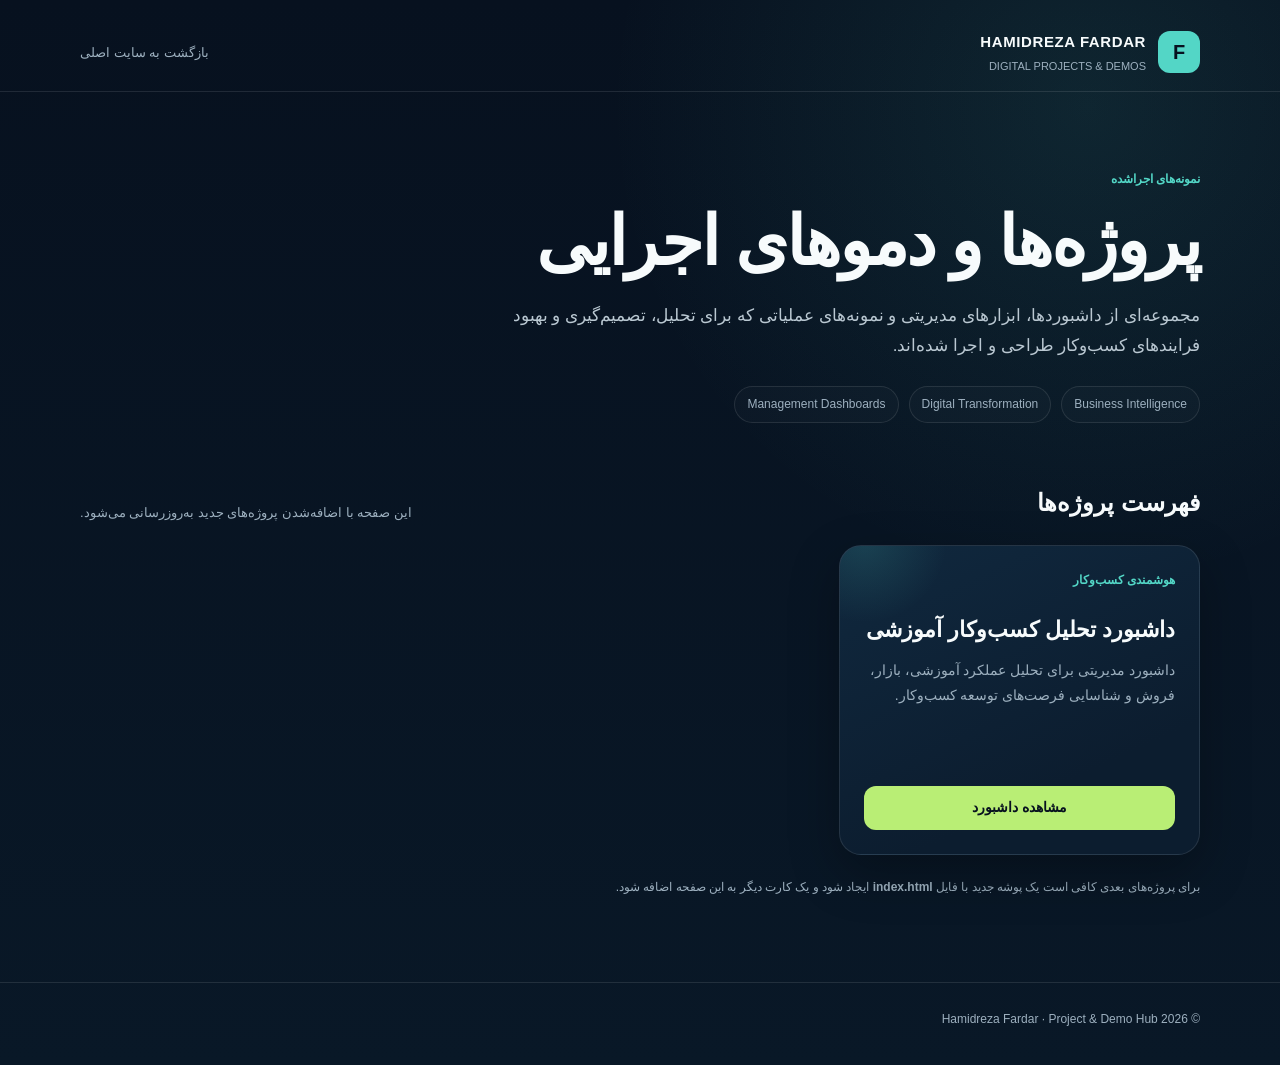
==== index.html @ 72638cfa "Add files via upload" ====
<!doctype html>
<html lang="fa" dir="rtl">
<head>
  <meta charset="utf-8" />
  <meta name="viewport" content="width=device-width, initial-scale=1" />
  <meta name="theme-color" content="#07111f" />
  <meta name="description" content="نمونه پروژه‌ها و دموهای اجراشده حمیدرضا فاردار" />
  <title>نمونه پروژه‌ها | Fardar Demos</title>
  <style>
    :root{
      --bg:#07111f;
      --panel:#0c1d2f;
      --panel2:#10283e;
      --text:#f7fbfc;
      --muted:#9db0bf;
      --line:rgba(255,255,255,.10);
      --cyan:#53d6c6;
      --lime:#b9ee75;
      --shadow:0 18px 50px rgba(0,0,0,.28);
    }
    *{box-sizing:border-box}
    html{scroll-behavior:smooth}
    body{
      margin:0;
      font-family:Tahoma,Arial,sans-serif;
      background:
        radial-gradient(circle at 85% 10%,rgba(83,214,198,.10),transparent 30rem),
        linear-gradient(180deg,#07111f 0%,#091827 100%);
      color:var(--text);
      min-height:100vh;
      line-height:1.8;
    }
    .wrap{width:min(1120px,calc(100% - 32px));margin:auto}
    header{
      padding:28px 0 14px;
      border-bottom:1px solid var(--line);
    }
    .brand{display:flex;align-items:center;justify-content:space-between;gap:16px}
    .brand-main{display:flex;align-items:center;gap:12px}
    .mark{
      width:42px;height:42px;border-radius:12px;display:grid;place-items:center;
      background:var(--cyan);color:var(--bg);font-weight:800;font-size:20px;
    }
    .brand-text strong{display:block;font-size:15px;letter-spacing:.04em}
    .brand-text small{display:block;color:var(--muted);font-size:11px;margin-top:2px}
    .back{color:var(--muted);font-size:13px;text-decoration:none}
    .back:hover{color:var(--cyan)}
    .hero{padding:72px 0 40px}
    .eyebrow{display:inline-block;color:var(--cyan);font-size:12px;font-weight:700;margin-bottom:12px}
    h1{font-size:clamp(34px,6vw,68px);line-height:1.15;margin:0;letter-spacing:-.03em}
    .hero p{max-width:700px;color:#bac8d2;font-size:17px;margin:20px 0 0}
    .meta{display:flex;gap:10px;flex-wrap:wrap;margin-top:24px}
    .chip{border:1px solid var(--line);border-radius:999px;padding:7px 12px;color:var(--muted);font-size:12px;background:rgba(255,255,255,.02)}
    main{padding:18px 0 72px}
    .section-head{display:flex;align-items:end;justify-content:space-between;gap:20px;margin-bottom:20px}
    .section-head h2{margin:0;font-size:24px}
    .section-head span{color:var(--muted);font-size:13px}
    .grid{display:grid;grid-template-columns:repeat(3,1fr);gap:18px}
    .card{
      position:relative;display:flex;flex-direction:column;min-height:310px;
      padding:24px;border:1px solid var(--line);border-radius:22px;
      background:linear-gradient(155deg,var(--panel2),var(--panel) 72%);
      box-shadow:var(--shadow);overflow:hidden;transition:.22s ease;
    }
    .card:before{
      content:"";position:absolute;width:170px;height:170px;border-radius:50%;
      top:-90px;left:-60px;background:radial-gradient(circle,rgba(83,214,198,.15),transparent 68%);
    }
    .card:hover{transform:translateY(-4px);border-color:rgba(83,214,198,.38)}
    .tag{color:var(--cyan);font-size:12px;font-weight:700;margin-bottom:22px;position:relative;z-index:1}
    .card h3{font-size:22px;line-height:1.5;margin:0 0 12px;position:relative;z-index:1}
    .card p{color:var(--muted);font-size:14px;margin:0 0 28px;position:relative;z-index:1}
    .card a{
      margin-top:auto;display:inline-flex;align-items:center;justify-content:center;
      min-height:44px;padding:0 16px;border-radius:12px;background:var(--lime);
      color:var(--bg);text-decoration:none;font-weight:700;font-size:14px;position:relative;z-index:1;
    }
    .card a:hover{filter:brightness(1.03)}
    .note{margin-top:22px;color:var(--muted);font-size:12px}
    footer{border-top:1px solid var(--line);padding:26px 0 34px;color:var(--muted);font-size:12px}
    @media(max-width:900px){.grid{grid-template-columns:1fr 1fr}}
    @media(max-width:620px){
      .brand{align-items:flex-start}.back{display:none}.hero{padding-top:48px}.grid{grid-template-columns:1fr}.card{min-height:270px}
      .section-head{align-items:flex-start;flex-direction:column;gap:6px}
    }
  </style>
</head>
<body>
  <header>
    <div class="wrap brand">
      <div class="brand-main">
        <div class="mark">F</div>
        <div class="brand-text">
          <strong>HAMIDREZA FARDAR</strong>
          <small>DIGITAL PROJECTS & DEMOS</small>
        </div>
      </div>
      <a class="back" href="https://fardar.ir/">بازگشت به سایت اصلی</a>
    </div>
  </header>

  <section class="hero">
    <div class="wrap">
      <span class="eyebrow">نمونه‌های اجراشده</span>
      <h1>پروژه‌ها و دموهای اجرایی</h1>
      <p>مجموعه‌ای از داشبوردها، ابزارهای مدیریتی و نمونه‌های عملیاتی که برای تحلیل، تصمیم‌گیری و بهبود فرایندهای کسب‌وکار طراحی و اجرا شده‌اند.</p>
      <div class="meta">
        <span class="chip">Business Intelligence</span>
        <span class="chip">Digital Transformation</span>
        <span class="chip">Management Dashboards</span>
      </div>
    </div>
  </section>

  <main>
    <div class="wrap">
      <div class="section-head">
        <h2>فهرست پروژه‌ها</h2>
        <span>این صفحه با اضافه‌شدن پروژه‌های جدید به‌روزرسانی می‌شود.</span>
      </div>

      <section class="grid" aria-label="Project demos">
        <article class="card">
          <div class="tag">هوشمندی کسب‌وکار</div>
          <h3>داشبورد تحلیل کسب‌وکار آموزشی</h3>
          <p>داشبورد مدیریتی برای تحلیل عملکرد آموزشی، بازار، فروش و شناسایی فرصت‌های توسعه کسب‌وکار.</p>
          <a href="./education-dashboard/">مشاهده داشبورد</a>
        </article>
      </section>

      <p class="note">برای پروژه‌های بعدی کافی است یک پوشه جدید با فایل <b>index.html</b> ایجاد شود و یک کارت دیگر به این صفحه اضافه شود.</p>
    </div>
  </main>

  <footer>
    <div class="wrap">© 2026 Hamidreza Fardar · Project & Demo Hub</div>
  </footer>
</body>
</html>
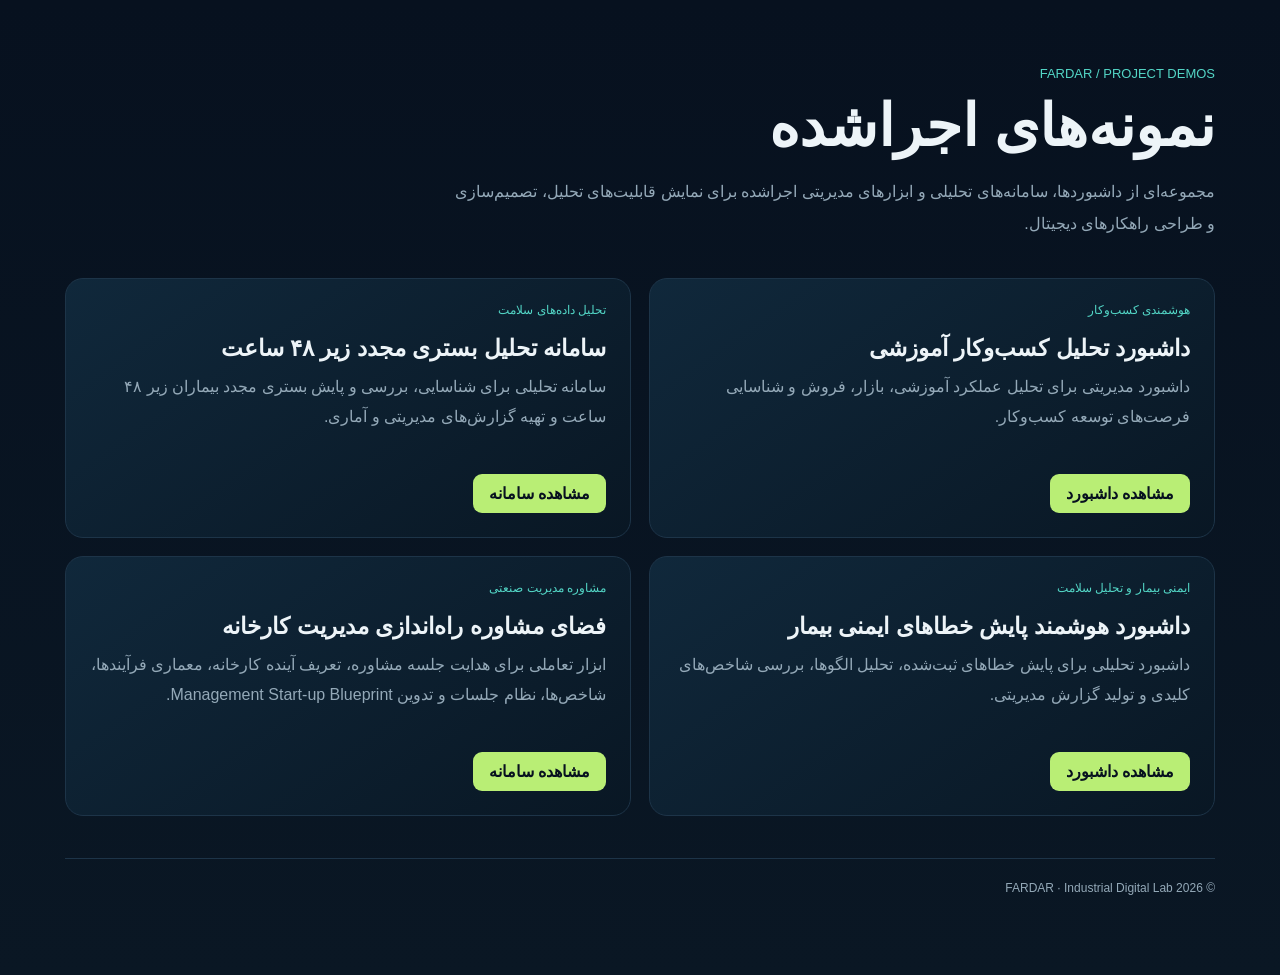
==== commit 023c2546: "Add files via upload" ====
--- a/index.html
+++ b/index.html
@@ -1,139 +1,60 @@
 <!doctype html>
 <html lang="fa" dir="rtl">
 <head>
-  <meta charset="utf-8" />
-  <meta name="viewport" content="width=device-width, initial-scale=1" />
-  <meta name="theme-color" content="#07111f" />
-  <meta name="description" content="نمونه پروژه‌ها و دموهای اجراشده حمیدرضا فاردار" />
-  <title>نمونه پروژه‌ها | Fardar Demos</title>
-  <style>
-    :root{
-      --bg:#07111f;
-      --panel:#0c1d2f;
-      --panel2:#10283e;
-      --text:#f7fbfc;
-      --muted:#9db0bf;
-      --line:rgba(255,255,255,.10);
-      --cyan:#53d6c6;
-      --lime:#b9ee75;
-      --shadow:0 18px 50px rgba(0,0,0,.28);
-    }
-    *{box-sizing:border-box}
-    html{scroll-behavior:smooth}
-    body{
-      margin:0;
-      font-family:Tahoma,Arial,sans-serif;
-      background:
-        radial-gradient(circle at 85% 10%,rgba(83,214,198,.10),transparent 30rem),
-        linear-gradient(180deg,#07111f 0%,#091827 100%);
-      color:var(--text);
-      min-height:100vh;
-      line-height:1.8;
-    }
-    .wrap{width:min(1120px,calc(100% - 32px));margin:auto}
-    header{
-      padding:28px 0 14px;
-      border-bottom:1px solid var(--line);
-    }
-    .brand{display:flex;align-items:center;justify-content:space-between;gap:16px}
-    .brand-main{display:flex;align-items:center;gap:12px}
-    .mark{
-      width:42px;height:42px;border-radius:12px;display:grid;place-items:center;
-      background:var(--cyan);color:var(--bg);font-weight:800;font-size:20px;
-    }
-    .brand-text strong{display:block;font-size:15px;letter-spacing:.04em}
-    .brand-text small{display:block;color:var(--muted);font-size:11px;margin-top:2px}
-    .back{color:var(--muted);font-size:13px;text-decoration:none}
-    .back:hover{color:var(--cyan)}
-    .hero{padding:72px 0 40px}
-    .eyebrow{display:inline-block;color:var(--cyan);font-size:12px;font-weight:700;margin-bottom:12px}
-    h1{font-size:clamp(34px,6vw,68px);line-height:1.15;margin:0;letter-spacing:-.03em}
-    .hero p{max-width:700px;color:#bac8d2;font-size:17px;margin:20px 0 0}
-    .meta{display:flex;gap:10px;flex-wrap:wrap;margin-top:24px}
-    .chip{border:1px solid var(--line);border-radius:999px;padding:7px 12px;color:var(--muted);font-size:12px;background:rgba(255,255,255,.02)}
-    main{padding:18px 0 72px}
-    .section-head{display:flex;align-items:end;justify-content:space-between;gap:20px;margin-bottom:20px}
-    .section-head h2{margin:0;font-size:24px}
-    .section-head span{color:var(--muted);font-size:13px}
-    .grid{display:grid;grid-template-columns:repeat(3,1fr);gap:18px}
-    .card{
-      position:relative;display:flex;flex-direction:column;min-height:310px;
-      padding:24px;border:1px solid var(--line);border-radius:22px;
-      background:linear-gradient(155deg,var(--panel2),var(--panel) 72%);
-      box-shadow:var(--shadow);overflow:hidden;transition:.22s ease;
-    }
-    .card:before{
-      content:"";position:absolute;width:170px;height:170px;border-radius:50%;
-      top:-90px;left:-60px;background:radial-gradient(circle,rgba(83,214,198,.15),transparent 68%);
-    }
-    .card:hover{transform:translateY(-4px);border-color:rgba(83,214,198,.38)}
-    .tag{color:var(--cyan);font-size:12px;font-weight:700;margin-bottom:22px;position:relative;z-index:1}
-    .card h3{font-size:22px;line-height:1.5;margin:0 0 12px;position:relative;z-index:1}
-    .card p{color:var(--muted);font-size:14px;margin:0 0 28px;position:relative;z-index:1}
-    .card a{
-      margin-top:auto;display:inline-flex;align-items:center;justify-content:center;
-      min-height:44px;padding:0 16px;border-radius:12px;background:var(--lime);
-      color:var(--bg);text-decoration:none;font-weight:700;font-size:14px;position:relative;z-index:1;
-    }
-    .card a:hover{filter:brightness(1.03)}
-    .note{margin-top:22px;color:var(--muted);font-size:12px}
-    footer{border-top:1px solid var(--line);padding:26px 0 34px;color:var(--muted);font-size:12px}
-    @media(max-width:900px){.grid{grid-template-columns:1fr 1fr}}
-    @media(max-width:620px){
-      .brand{align-items:flex-start}.back{display:none}.hero{padding-top:48px}.grid{grid-template-columns:1fr}.card{min-height:270px}
-      .section-head{align-items:flex-start;flex-direction:column;gap:6px}
-    }
-  </style>
+<meta charset="utf-8">
+<meta name="viewport" content="width=device-width,initial-scale=1">
+<title>FARDAR Demo Hub</title>
+<style>
+:root{--bg:#07111f;--panel:#0d1d2d;--line:#1d3448;--txt:#edf4f8;--muted:#94a9b8;--accent:#53d6c6;--lime:#b9ee75}
+*{box-sizing:border-box}body{margin:0;background:linear-gradient(180deg,#07111f,#0a1724);color:var(--txt);font-family:Tahoma,Arial,sans-serif;min-height:100vh}
+main{width:min(1150px,calc(100% - 32px));margin:auto;padding:64px 0 80px}
+header{margin-bottom:38px}small{color:var(--accent);font-size:13px}h1{font-size:clamp(32px,5vw,58px);margin:10px 0 14px}header p{color:var(--muted);max-width:760px;line-height:2}
+.grid{display:grid;grid-template-columns:repeat(2,1fr);gap:18px}
+.card{display:flex;flex-direction:column;min-height:260px;padding:24px;border:1px solid var(--line);border-radius:18px;background:linear-gradient(145deg,#10283b,#091724);transition:.2s}
+.card:hover{transform:translateY(-4px);border-color:var(--accent)}
+.tag{font-size:12px;color:var(--accent)}h2{font-size:23px;margin:18px 0 10px}.card p{color:var(--muted);line-height:1.9;margin:0 0 24px}
+a{margin-top:auto;display:inline-flex;align-self:flex-start;padding:10px 16px;border-radius:9px;background:var(--lime);color:#07111f;text-decoration:none;font-weight:bold}
+footer{margin-top:42px;padding-top:22px;border-top:1px solid var(--line);color:var(--muted);font-size:12px}
+@media(max-width:720px){.grid{grid-template-columns:1fr}main{padding-top:40px}}
+</style>
 </head>
 <body>
-  <header>
-    <div class="wrap brand">
-      <div class="brand-main">
-        <div class="mark">F</div>
-        <div class="brand-text">
-          <strong>HAMIDREZA FARDAR</strong>
-          <small>DIGITAL PROJECTS & DEMOS</small>
-        </div>
-      </div>
-      <a class="back" href="https://fardar.ir/">بازگشت به سایت اصلی</a>
-    </div>
-  </header>
+<main>
+<header>
+<small>FARDAR / PROJECT DEMOS</small>
+<h1>نمونه‌های اجراشده</h1>
+<p>مجموعه‌ای از داشبوردها، سامانه‌های تحلیلی و ابزارهای مدیریتی اجراشده برای نمایش قابلیت‌های تحلیل، تصمیم‌سازی و طراحی راهکارهای دیجیتال.</p>
+</header>
+<section class="grid">
+<article class="card">
+<span class="tag">هوشمندی کسب‌وکار</span>
+<h2>داشبورد تحلیل کسب‌وکار آموزشی</h2>
+<p>داشبورد مدیریتی برای تحلیل عملکرد آموزشی، بازار، فروش و شناسایی فرصت‌های توسعه کسب‌وکار.</p>
+<a href="education-dashboard/">مشاهده داشبورد</a>
+</article>
 
-  <section class="hero">
-    <div class="wrap">
-      <span class="eyebrow">نمونه‌های اجراشده</span>
-      <h1>پروژه‌ها و دموهای اجرایی</h1>
-      <p>مجموعه‌ای از داشبوردها، ابزارهای مدیریتی و نمونه‌های عملیاتی که برای تحلیل، تصمیم‌گیری و بهبود فرایندهای کسب‌وکار طراحی و اجرا شده‌اند.</p>
-      <div class="meta">
-        <span class="chip">Business Intelligence</span>
-        <span class="chip">Digital Transformation</span>
-        <span class="chip">Management Dashboards</span>
-      </div>
-    </div>
-  </section>
+<article class="card">
+<span class="tag">تحلیل داده‌های سلامت</span>
+<h2>سامانه تحلیل بستری مجدد زیر ۴۸ ساعت</h2>
+<p>سامانه تحلیلی برای شناسایی، بررسی و پایش بستری مجدد بیماران زیر ۴۸ ساعت و تهیه گزارش‌های مدیریتی و آماری.</p>
+<a href="readmission-dashboard/">مشاهده سامانه</a>
+</article>
 
-  <main>
-    <div class="wrap">
-      <div class="section-head">
-        <h2>فهرست پروژه‌ها</h2>
-        <span>این صفحه با اضافه‌شدن پروژه‌های جدید به‌روزرسانی می‌شود.</span>
-      </div>
+<article class="card">
+<span class="tag">ایمنی بیمار و تحلیل سلامت</span>
+<h2>داشبورد هوشمند پایش خطاهای ایمنی بیمار</h2>
+<p>داشبورد تحلیلی برای پایش خطاهای ثبت‌شده، تحلیل الگوها، بررسی شاخص‌های کلیدی و تولید گزارش مدیریتی.</p>
+<a href="patient-safety-dashboard/">مشاهده داشبورد</a>
+</article>
 
-      <section class="grid" aria-label="Project demos">
-        <article class="card">
-          <div class="tag">هوشمندی کسب‌وکار</div>
-          <h3>داشبورد تحلیل کسب‌وکار آموزشی</h3>
-          <p>داشبورد مدیریتی برای تحلیل عملکرد آموزشی، بازار، فروش و شناسایی فرصت‌های توسعه کسب‌وکار.</p>
-          <a href="./education-dashboard/">مشاهده داشبورد</a>
-        </article>
-      </section>
-
-      <p class="note">برای پروژه‌های بعدی کافی است یک پوشه جدید با فایل <b>index.html</b> ایجاد شود و یک کارت دیگر به این صفحه اضافه شود.</p>
-    </div>
-  </main>
-
-  <footer>
-    <div class="wrap">© 2026 Hamidreza Fardar · Project & Demo Hub</div>
-  </footer>
+<article class="card">
+<span class="tag">مشاوره مدیریت صنعتی</span>
+<h2>فضای مشاوره راه‌اندازی مدیریت کارخانه</h2>
+<p>ابزار تعاملی برای هدایت جلسه مشاوره، تعریف آینده کارخانه، معماری فرآیندها، شاخص‌ها، نظام جلسات و تدوین Management Start-up Blueprint.</p>
+<a href="factory-management-workspace/">مشاهده سامانه</a>
+</article>
+</section>
+<footer>© 2026 FARDAR · Industrial Digital Lab</footer>
+</main>
 </body>
 </html>
